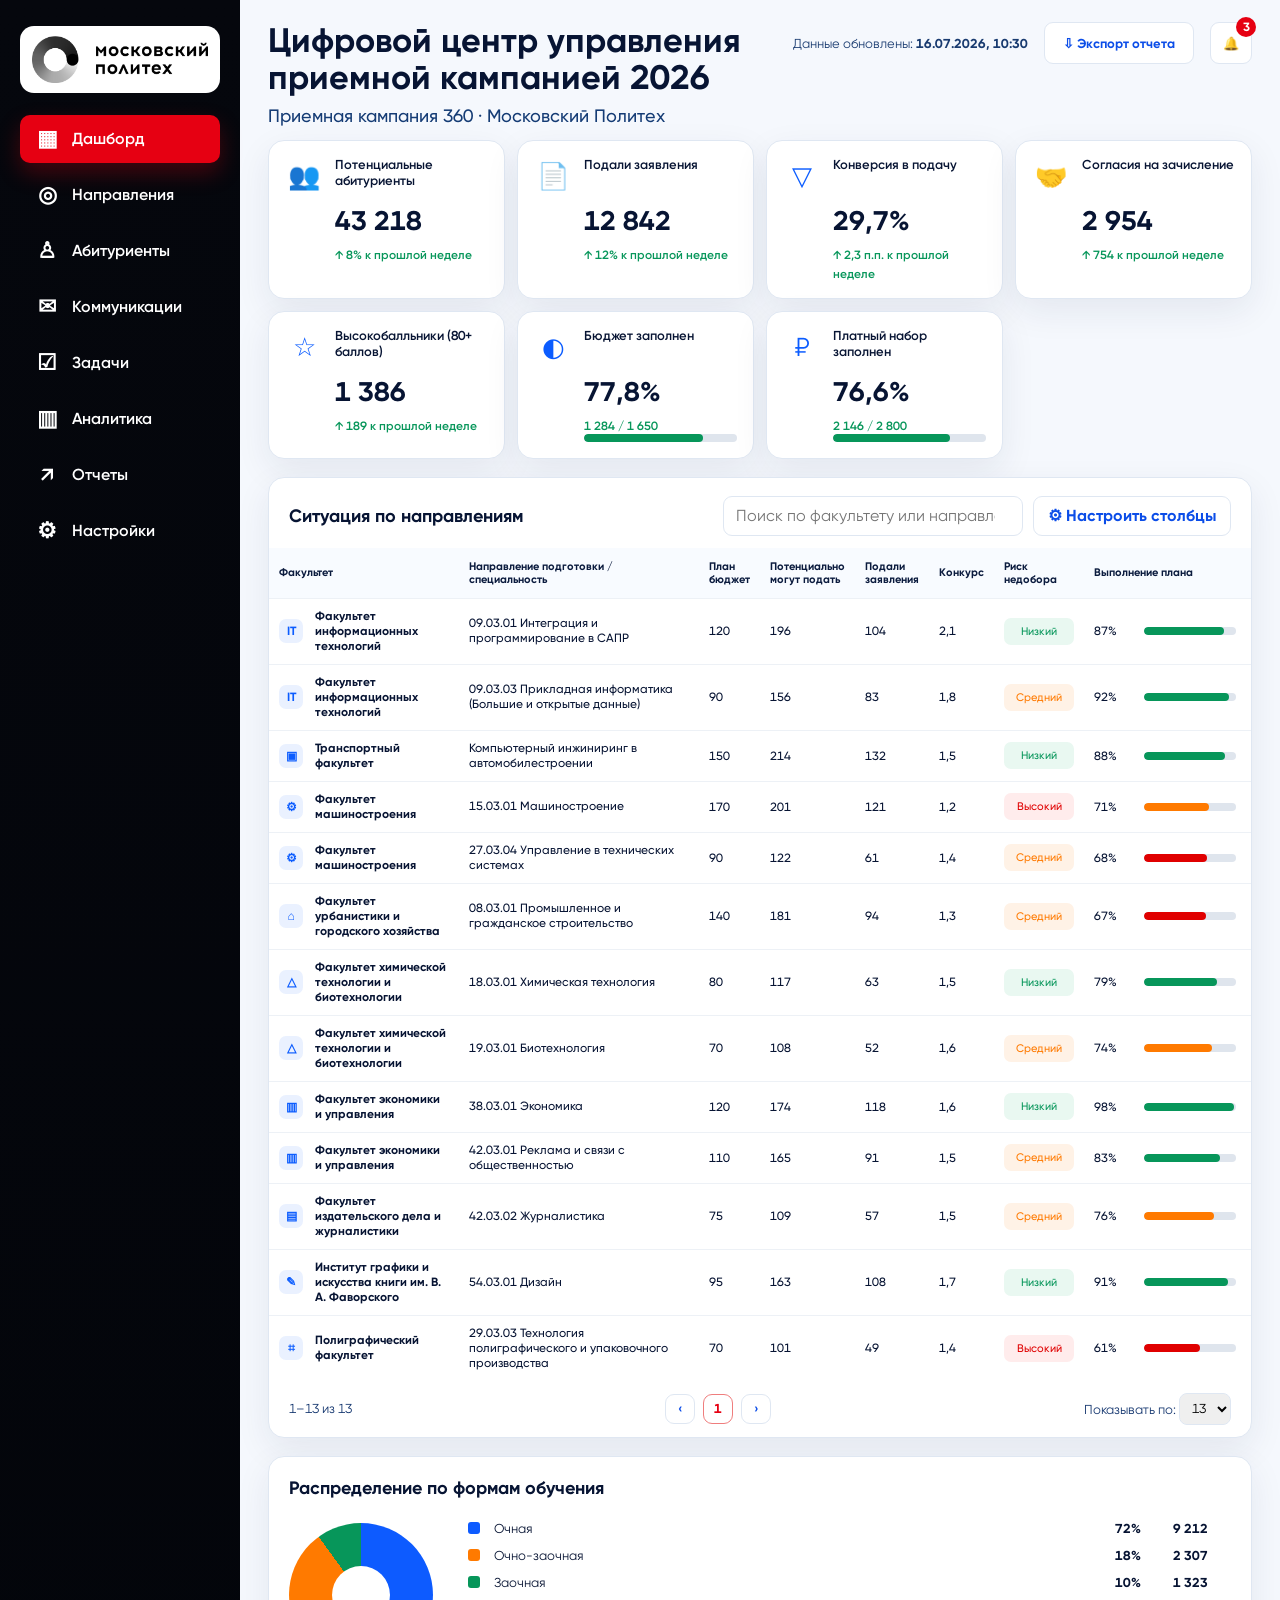
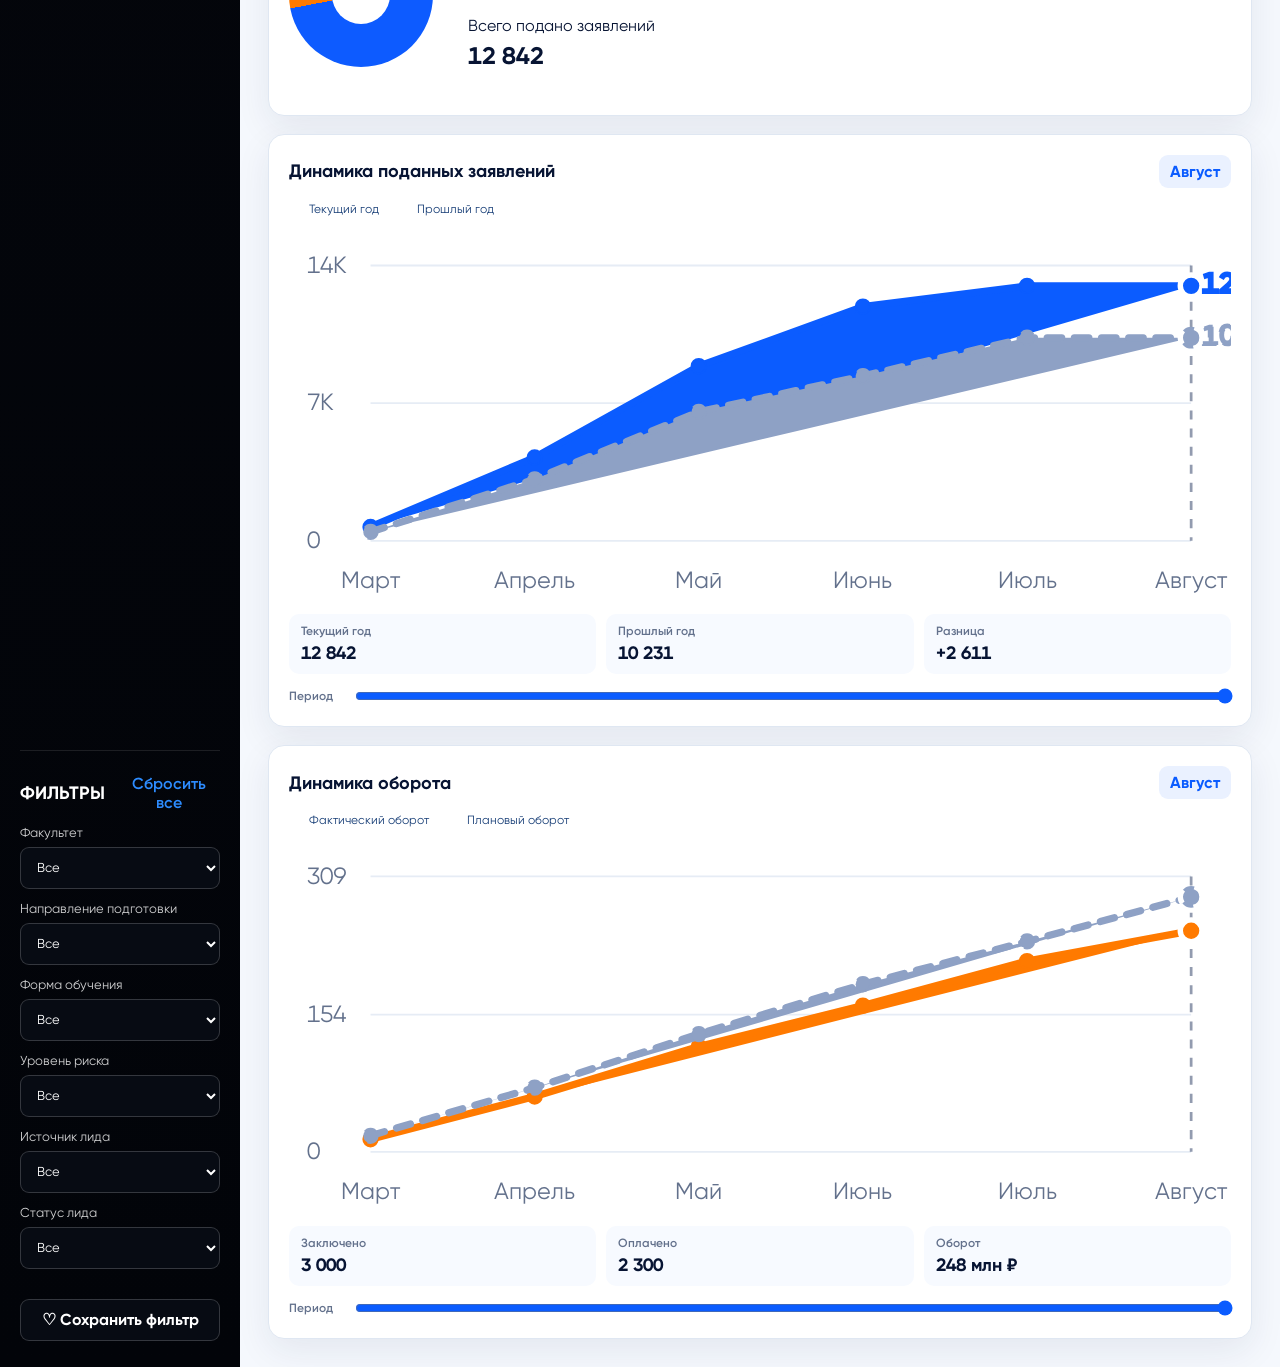
==== outputs/dashboard-v1/index.html @ 75187788 "Добавлены версии дашборда v1 и v2" ====
<!doctype html>
<html lang="ru">
  <head>
    <meta charset="utf-8" />
    <meta name="viewport" content="width=device-width, initial-scale=1" />
    <title>Приемная кампания 360</title>
    <link rel="stylesheet" href="./src/styles.css" />
  </head>
  <body>
    <div class="app-shell">
      <aside class="sidebar" aria-label="Навигация">
        <div class="brand">
          <img src="./assets/polytech_logo_main_RGB_RUS.png" alt="Московский Политех" />
        </div>

        <nav class="main-nav" aria-label="Разделы">
          <button class="nav-item active" type="button"><span>▦</span>Дашборд</button>
          <button class="nav-item" type="button"><span>◎</span>Направления</button>
          <button class="nav-item" type="button"><span>♙</span>Абитуриенты</button>
          <button class="nav-item" type="button"><span>✉</span>Коммуникации</button>
          <button class="nav-item" type="button"><span>☑</span>Задачи</button>
          <button class="nav-item" type="button"><span>▥</span>Аналитика</button>
          <button class="nav-item" type="button"><span>↗</span>Отчеты</button>
          <button class="nav-item" type="button"><span>⚙</span>Настройки</button>
        </nav>

        <section class="filters" aria-label="Фильтры">
          <div class="filters-head">
            <h2>Фильтры</h2>
            <button id="resetFilters" type="button">Сбросить все</button>
          </div>

          <label>
            Факультет
            <select id="facultyFilter"></select>
          </label>
          <label>
            Направление подготовки
            <select id="programFilter"></select>
          </label>
          <label>
            Форма обучения
            <select id="formFilter"></select>
          </label>
          <label>
            Уровень риска
            <select id="riskFilter"></select>
          </label>
          <label>
            Источник лида
            <select id="sourceFilter"></select>
          </label>
          <label>
            Статус лида
            <select id="statusFilter"></select>
          </label>
        </section>

        <button class="save-filter" type="button">♡ Сохранить фильтр</button>
      </aside>

      <main class="workspace">
        <header class="topbar">
          <div>
            <h1>Цифровой центр управления приемной кампанией 2026</h1>
            <p>Приемная кампания 360 · Московский Политех</p>
          </div>
          <div class="topbar-actions">
            <span>Данные обновлены: <strong>16.07.2026, 10:30</strong></span>
            <button id="exportReport" class="ghost-button" type="button">⇩ Экспорт отчета</button>
            <button class="bell-button" type="button" aria-label="Уведомления">🔔<b>3</b></button>
          </div>
        </header>

        <section id="metrics" class="metrics" aria-label="Ключевые показатели"></section>

        <section class="main-grid">
          <section class="table-card" aria-labelledby="tableTitle">
            <div class="section-head">
              <h2 id="tableTitle">Ситуация по направлениям</h2>
              <div class="table-tools">
                <input id="searchInput" type="search" placeholder="Поиск по факультету или направлению" />
                <button id="toggleColumns" type="button">⚙ Настроить столбцы</button>
              </div>
            </div>
            <div id="columnPanel" class="column-panel hidden" aria-label="Настройка столбцов"></div>
            <div class="table-wrap">
              <table>
                <thead>
                  <tr>
                    <th>Факультет</th>
                    <th>Направление подготовки / специальность</th>
                    <th data-col="plan">План бюджет</th>
                    <th data-col="potential">Потенциально могут подать</th>
                    <th data-col="submitted">Подали заявления</th>
                    <th data-col="contest">Конкурс</th>
                    <th data-col="risk">Риск недобора</th>
                    <th data-col="progress">Выполнение плана</th>
                    <th data-col="action">Следующее действие</th>
                  </tr>
                </thead>
                <tbody id="programRows"></tbody>
              </table>
            </div>
            <div class="table-footer">
              <span id="tableCount"></span>
              <div class="pager" aria-label="Пагинация">
                <button type="button">‹</button>
                <button class="active" type="button">1</button>
                <button type="button">›</button>
              </div>
              <label>
                Показывать по:
                <select id="pageSize">
                  <option>10</option>
                  <option selected>13</option>
                  <option>25</option>
                </select>
              </label>
            </div>
          </section>

          <aside class="recommendations" aria-labelledby="recTitle">
            <h2 id="recTitle">Рекомендации ИИ</h2>
            <div id="recommendations"></div>
            <button id="showAllRecommendations" class="link-button" type="button">Смотреть все рекомендации →</button>
          </aside>
        </section>

        <section class="charts">
          <article class="chart-card">
            <h2>Распределение по формам обучения</h2>
            <div class="donut-layout">
              <div id="formDonut" class="donut" role="img" aria-label="Распределение заявлений по формам обучения"></div>
              <div id="formLegend" class="legend"></div>
            </div>
          </article>

          <article class="chart-card">
            <div class="chart-head">
              <h2>Динамика поданных заявлений</h2>
              <span id="applicationsSelectedLabel"></span>
            </div>
            <div id="applicationsChart" class="line-chart"></div>
            <div id="applicationsSummary" class="chart-summary"></div>
            <label class="chart-range">
              <span>Период</span>
              <input id="applicationsRange" type="range" min="0" max="5" value="5" />
            </label>
          </article>

          <article class="chart-card payment-card">
            <div class="chart-head">
              <h2>Динамика оборота</h2>
              <span id="paymentsSelectedLabel"></span>
            </div>
            <div id="paymentsChart" class="line-chart"></div>
            <div id="paymentsSummary" class="chart-summary"></div>
            <label class="chart-range">
              <span>Период</span>
              <input id="paymentsRange" type="range" min="0" max="5" value="5" />
            </label>
          </article>
        </section>
      </main>
    </div>

    <script src="./src/data.js"></script>
    <script src="./src/app.js"></script>
  </body>
</html>
---- outputs/dashboard-v1/src/styles.css ----
:root {
  --font-main: "Gilroy", "Segoe UI", Arial, sans-serif;
  color-scheme: light;
  --bg: #f5f8fd;
  --surface: #ffffff;
  --surface-soft: #f7faff;
  --ink: #071433;
  --muted: #63718c;
  --line: #dfe7f2;
  --blue: #0b5cff;
  --blue-soft: #eaf1ff;
  --green: #07965a;
  --green-soft: #e9f8f1;
  --orange: #ff7a00;
  --orange-soft: #fff2e6;
  --red: #e00000;
  --red-soft: #ffecec;
  --violet: #6236ff;
  --shadow: 0 12px 35px rgba(21, 41, 77, 0.08);
  font-family: var(--font-main);
  font-variant-numeric: tabular-nums;
}

@font-face {
  font-family: "Gilroy";
  src: url("../assets/fonts/Gilroy-Regular.otf") format("opentype");
  font-weight: 400;
  font-style: normal;
  font-display: swap;
}

@font-face {
  font-family: "Gilroy";
  src: url("../assets/fonts/Gilroy-Medium.otf") format("opentype");
  font-weight: 500;
  font-style: normal;
  font-display: swap;
}

@font-face {
  font-family: "Gilroy";
  src: url("../assets/fonts/Gilroy-SemiBold.otf") format("opentype");
  font-weight: 600;
  font-style: normal;
  font-display: swap;
}

@font-face {
  font-family: "Gilroy";
  src: url("../assets/fonts/Gilroy-Bold.otf") format("opentype");
  font-weight: 700;
  font-style: normal;
  font-display: swap;
}

* {
  box-sizing: border-box;
}

body {
  margin: 0;
  min-width: 1180px;
  color: var(--ink);
  background: var(--bg);
  font-family: var(--font-main);
}

button,
input,
select {
  font: inherit;
}

button {
  cursor: pointer;
}

.app-shell {
  display: grid;
  grid-template-columns: 280px minmax(980px, 1fr);
  min-height: 100vh;
}

.sidebar {
  display: flex;
  flex-direction: column;
  gap: 22px;
  padding: 26px 20px;
  color: #ffffff;
  background: linear-gradient(180deg, #05070d 0%, #020409 100%);
}

.brand {
  display: grid;
  align-items: center;
  min-height: 66px;
}

.brand img {
  display: block;
  width: 214px;
  max-width: 100%;
  padding: 10px 12px;
  border-radius: 14px;
  background: #ffffff;
}

.main-nav {
  display: grid;
  gap: 8px;
}

.nav-item {
  display: flex;
  align-items: center;
  gap: 14px;
  width: 100%;
  min-height: 48px;
  padding: 0 16px;
  border: 0;
  border-radius: 10px;
  color: #ffffff;
  background: transparent;
  text-align: left;
  font-weight: 600;
}

.nav-item span {
  width: 22px;
  text-align: center;
  font-size: 22px;
}

.nav-item.active {
  background: #e60012;
  box-shadow: 0 10px 22px rgba(230, 0, 18, 0.28);
}

.filters {
  display: grid;
  gap: 12px;
  margin-top: auto;
  padding-top: 22px;
  border-top: 1px solid rgba(255, 255, 255, 0.1);
}

.filters-head {
  display: flex;
  align-items: center;
  justify-content: space-between;
  gap: 12px;
}

.filters h2 {
  margin: 0;
  font-size: 18px;
  text-transform: uppercase;
}

.filters button {
  border: 0;
  color: #2d8cff;
  background: transparent;
  font-weight: 600;
}

.filters label {
  display: grid;
  gap: 7px;
  color: rgba(255, 255, 255, 0.82);
  font-size: 13px;
}

.filters select,
.save-filter {
  width: 100%;
  height: 42px;
  border: 1px solid rgba(255, 255, 255, 0.18);
  border-radius: 9px;
  color: #ffffff;
  background: #070b13;
  padding: 0 12px;
}

.save-filter {
  margin-top: 8px;
  font-weight: 700;
}

.workspace {
  padding: 22px 28px 28px;
}

.topbar {
  display: flex;
  align-items: flex-start;
  justify-content: space-between;
  gap: 28px;
  margin-bottom: 14px;
}

.topbar h1 {
  margin: 0 0 8px;
  font-size: 34px;
  line-height: 1.1;
  letter-spacing: 0;
  font-weight: 700;
}

.topbar p {
  margin: 0;
  color: #153c75;
  font-size: 18px;
  font-weight: 500;
}

.topbar-actions {
  display: flex;
  align-items: center;
  gap: 16px;
  color: #193b70;
  font-size: 13px;
  white-space: nowrap;
}

.ghost-button,
.bell-button,
.table-tools button,
.pager button,
.link-button {
  border: 1px solid var(--line);
  border-radius: 9px;
  color: #0b4de8;
  background: var(--surface);
  font-weight: 700;
}

.ghost-button {
  height: 42px;
  padding: 0 18px;
}

.bell-button {
  position: relative;
  width: 42px;
  height: 42px;
}

.bell-button b {
  position: absolute;
  top: -6px;
  right: -5px;
  display: grid;
  place-items: center;
  width: 20px;
  height: 20px;
  border-radius: 50%;
  color: #ffffff;
  background: #e60012;
  font-size: 12px;
}

.metrics {
  display: grid;
  grid-template-columns: repeat(7, minmax(0, 1fr));
  gap: 12px;
  margin-bottom: 18px;
}

.metric-card,
.table-card,
.recommendations,
.chart-card {
  border: 1px solid var(--line);
  border-radius: 16px;
  background: var(--surface);
  box-shadow: var(--shadow);
}

.metric-card {
  display: grid;
  grid-template-columns: 40px 1fr;
  gap: 10px;
  min-height: 128px;
  padding: 16px;
}

.metric-icon {
  display: grid;
  place-items: center;
  width: 38px;
  height: 38px;
  color: var(--blue);
  font-size: 26px;
}

.metric-card p {
  min-height: 38px;
  margin: 0 0 12px;
  font-size: 13px;
  font-weight: 600;
  line-height: 1.25;
}

.metric-card strong {
  display: block;
  margin-bottom: 10px;
  font-size: 27px;
  line-height: 1;
  font-weight: 700;
  white-space: nowrap;
}

.metric-card span {
  color: var(--green);
  font-size: 12px;
  font-weight: 600;
}

.mini-progress,
.progress-track {
  height: 8px;
  overflow: hidden;
  border-radius: 20px;
  background: #dfe5ed;
}

.mini-progress i,
.progress-track i {
  display: block;
  height: 100%;
  border-radius: inherit;
  background: var(--green);
}

.main-grid {
  display: grid;
  grid-template-columns: minmax(0, 1fr) 360px;
  gap: 18px;
}

.table-card {
  overflow: hidden;
}

.section-head {
  display: flex;
  align-items: center;
  justify-content: space-between;
  gap: 14px;
  padding: 18px 20px 12px;
}

.section-head h2,
.recommendations h2,
.chart-card h2 {
  margin: 0;
  font-size: 18px;
}

.table-tools {
  display: flex;
  gap: 10px;
}

.table-tools input {
  width: 300px;
  height: 40px;
  border: 1px solid var(--line);
  border-radius: 9px;
  padding: 0 12px;
}

.table-tools button {
  height: 40px;
  padding: 0 14px;
}

.column-panel {
  display: flex;
  flex-wrap: wrap;
  gap: 14px;
  padding: 0 20px 12px;
  color: var(--muted);
  font-size: 13px;
}

.column-panel.hidden,
.hidden-col {
  display: none;
}

.table-wrap {
  overflow-x: auto;
}

table {
  width: 100%;
  border-collapse: collapse;
  font-size: 12px;
}

th {
  padding: 12px 10px;
  color: #0b1b3e;
  background: #f8fbff;
  text-align: left;
  font-size: 11px;
}

td {
  padding: 10px;
  border-top: 1px solid #edf1f6;
  vertical-align: middle;
  font-weight: 500;
}

.faculty-cell {
  display: grid;
  grid-template-columns: 28px 1fr;
  gap: 8px;
  align-items: center;
  min-width: 170px;
}

.faculty-cell span {
  display: grid;
  place-items: center;
  width: 24px;
  height: 24px;
  border-radius: 7px;
  color: var(--blue);
  background: var(--blue-soft);
  font-size: 12px;
  font-weight: 800;
}

.faculty-cell b,
.program-name {
  line-height: 1.25;
}

.program-name {
  min-width: 240px;
}

.risk {
  display: inline-block;
  min-width: 70px;
  padding: 7px 8px;
  border-radius: 7px;
  text-align: center;
  font-size: 11px;
}

.risk-low {
  color: var(--green);
  background: var(--green-soft);
}

.risk-medium {
  color: var(--orange);
  background: var(--orange-soft);
}

.risk-high {
  color: var(--red);
  background: var(--red-soft);
}

.progress-cell {
  display: grid;
  grid-template-columns: 42px 92px;
  align-items: center;
  gap: 8px;
}

.progress-track .good {
  background: var(--green);
}

.progress-track .warning {
  background: var(--orange);
}

.progress-track .danger {
  background: var(--red);
}

.action-icon {
  margin-right: 8px;
  color: var(--blue);
}

.table-footer {
  display: flex;
  align-items: center;
  justify-content: space-between;
  padding: 12px 20px;
  color: #14366f;
  font-size: 13px;
}

.pager {
  display: flex;
  gap: 8px;
}

.pager button {
  width: 30px;
  height: 30px;
}

.pager .active {
  border-color: #ef7d7d;
  color: #e60012;
}

.table-footer select {
  height: 32px;
  border: 1px solid var(--line);
  border-radius: 8px;
  padding: 0 8px;
}

.recommendations {
  padding: 22px;
}

.recommendations h2 {
  margin-bottom: 20px;
}

.rec-item {
  display: grid;
  grid-template-columns: 34px 1fr 70px;
  gap: 14px;
  align-items: center;
  padding: 17px 0;
  border-bottom: 1px solid #edf1f6;
}

.rec-number {
  display: grid;
  place-items: center;
  width: 30px;
  height: 30px;
  border-radius: 50%;
  color: #ffffff;
  background: var(--blue);
  font-weight: 800;
}

.rec-item.green .rec-number {
  background: var(--green);
}

.rec-item.orange .rec-number {
  background: var(--orange);
}

.rec-item.red .rec-number {
  background: var(--red);
}

.rec-item.violet .rec-number {
  background: var(--violet);
}

.rec-item p {
  margin: 0;
  line-height: 1.4;
  font-weight: 700;
}

.rec-item strong {
  display: grid;
  place-items: center;
  min-height: 58px;
  border-radius: 10px;
  color: var(--blue);
  background: var(--blue-soft);
  font-size: 22px;
}

.rec-item.green strong {
  color: var(--green);
  background: var(--green-soft);
}

.rec-item.orange strong {
  color: var(--orange);
  background: var(--orange-soft);
}

.rec-item.red strong {
  color: var(--red);
  background: var(--red-soft);
}

.rec-item.violet strong {
  color: var(--violet);
  background: #f1edff;
}

.rec-item small {
  font-size: 12px;
}

.link-button {
  margin-top: 22px;
  border: 0;
  color: var(--blue);
  background: transparent;
  font-size: 15px;
}

.charts {
  display: grid;
  grid-template-columns: 1fr 1.25fr 1.55fr;
  gap: 18px;
  margin-top: 18px;
}

.chart-card {
  min-height: 260px;
  padding: 20px;
}

.donut-layout {
  display: grid;
  grid-template-columns: 155px 1fr;
  gap: 24px;
  align-items: center;
  margin-top: 22px;
}

.donut {
  width: 144px;
  height: 144px;
  border-radius: 50%;
  position: relative;
}

.donut::after {
  content: "";
  position: absolute;
  inset: 43px;
  border-radius: 50%;
  background: var(--surface);
}

.legend {
  display: grid;
  gap: 12px;
}

.legend div {
  display: grid;
  grid-template-columns: 16px 1fr 48px 58px;
  gap: 10px;
  align-items: center;
  font-size: 13px;
}

.legend i,
.chart-legend i {
  display: block;
  width: 12px;
  height: 12px;
  border-radius: 3px;
}

.legend b,
.legend em {
  font-style: normal;
  font-weight: 700;
}

.legend p {
  margin: 14px 0 0;
}

.legend p strong {
  display: block;
  margin-top: 6px;
  font-size: 24px;
}

.line-chart {
  margin-top: 14px;
}

.chart-head {
  display: flex;
  align-items: center;
  justify-content: space-between;
  gap: 12px;
}

.chart-head span {
  min-width: 72px;
  padding: 7px 10px;
  border-radius: 9px;
  color: var(--blue);
  background: var(--blue-soft);
  text-align: center;
  font-weight: 700;
}

.chart-legend {
  display: flex;
  flex-wrap: wrap;
  gap: 18px;
  margin-bottom: 6px;
  color: #153c75;
  font-size: 12px;
}

.chart-legend span {
  display: inline-flex;
  align-items: center;
  gap: 8px;
}

.chart-legend .current,
svg .current {
  color: var(--blue);
  stroke: var(--blue);
  fill: var(--blue);
}

.chart-legend .previous,
svg .previous {
  color: #8ea1c5;
  stroke: #8ea1c5;
  fill: #8ea1c5;
}

.chart-legend .agreements,
svg .agreements {
  color: var(--green);
  stroke: var(--green);
  fill: var(--green);
}

.chart-legend .paid,
svg .paid {
  color: var(--blue);
  stroke: var(--blue);
  fill: var(--blue);
}

.chart-legend .turnover,
svg .turnover {
  color: var(--orange);
  stroke: var(--orange);
  fill: var(--orange);
}

svg {
  width: 100%;
  height: auto;
}

svg path {
  fill: none;
  stroke-width: 4;
  stroke-linecap: round;
  stroke-linejoin: round;
}

svg .previous {
  stroke-dasharray: 8 7;
}

svg .grid line {
  stroke: #e6ecf5;
  stroke-width: 1;
}

svg .active-month-line {
  stroke: #10234f;
  stroke-width: 1.5;
  stroke-dasharray: 5 5;
  opacity: 0.45;
}

svg .hit-area {
  fill: transparent;
  stroke: transparent;
  cursor: pointer;
}

svg .chart-point-hit {
  cursor: pointer;
}

svg .active-point {
  stroke: #ffffff;
  stroke-width: 3;
}

svg text {
  fill: #63718c;
  font-size: 13px;
}

svg .x-label {
  text-anchor: middle;
}

svg .direct-label {
  font-size: 16px;
  font-weight: 700;
}

.payment-card {
  display: block;
}

.chart-summary {
  display: grid;
  grid-template-columns: repeat(3, minmax(0, 1fr));
  gap: 10px;
  margin-top: 8px;
}

.chart-summary div {
  padding: 10px 12px;
  border-radius: 10px;
  background: var(--surface-soft);
}

.chart-summary span {
  display: block;
  margin-bottom: 4px;
  color: var(--muted);
  font-size: 12px;
  font-weight: 600;
}

.chart-summary strong {
  display: block;
  color: var(--ink);
  font-size: 18px;
  font-weight: 700;
}

.chart-range {
  display: grid;
  grid-template-columns: 54px 1fr;
  align-items: center;
  gap: 10px;
  margin-top: 12px;
  color: var(--muted);
  font-size: 12px;
  font-weight: 600;
}

.chart-range input {
  width: 100%;
  accent-color: var(--blue);
}

.payment-summary p {
  margin: 0;
  font-size: 13px;
}

.payment-summary strong {
  display: block;
  margin-top: 6px;
  color: var(--green);
  font-size: 22px;
}

.payment-summary p:nth-child(2) strong {
  color: var(--blue);
}

.payment-summary p:nth-child(3) strong {
  color: var(--ink);
}

@media (max-width: 1380px) {
  body {
    min-width: 1024px;
  }

  .app-shell {
    grid-template-columns: 240px minmax(780px, 1fr);
  }

  .metrics {
    grid-template-columns: repeat(4, minmax(0, 1fr));
  }

  .main-grid,
  .charts {
    grid-template-columns: 1fr;
  }

  .recommendations {
    display: none;
  }
}
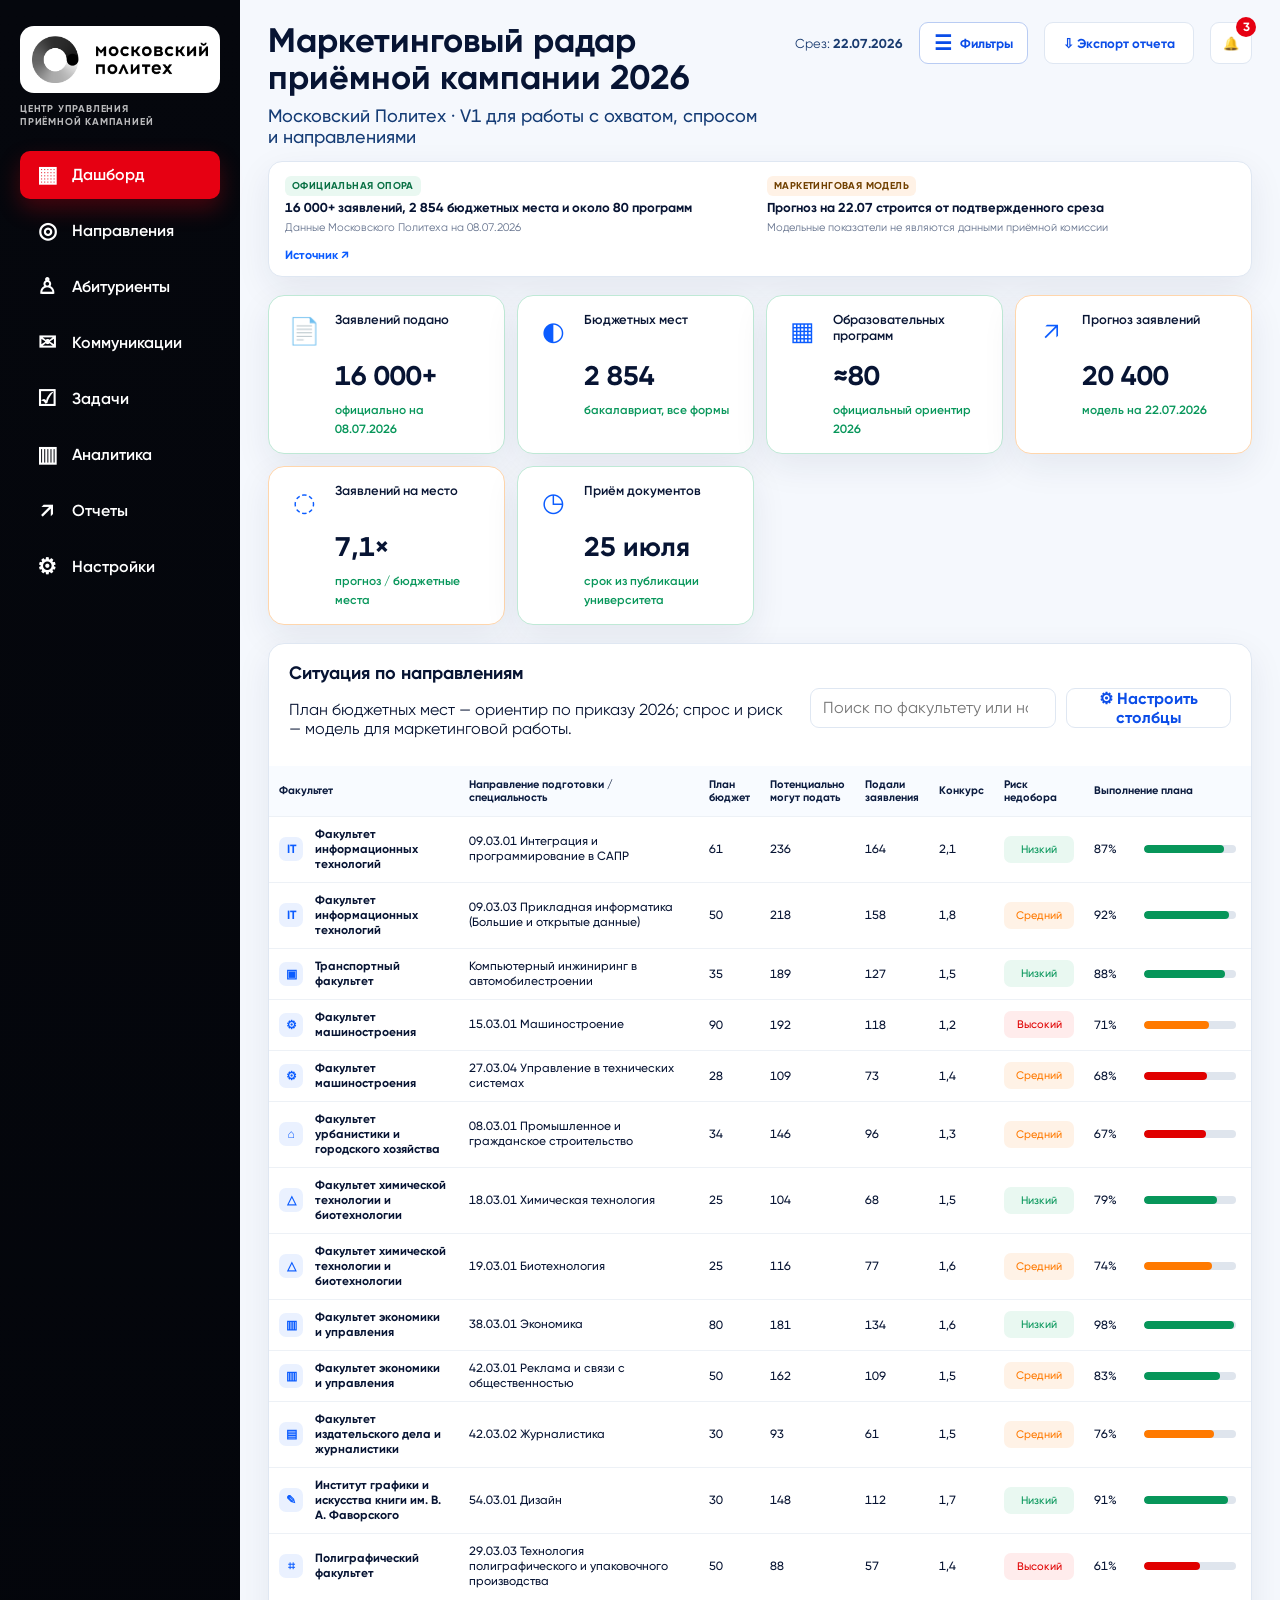
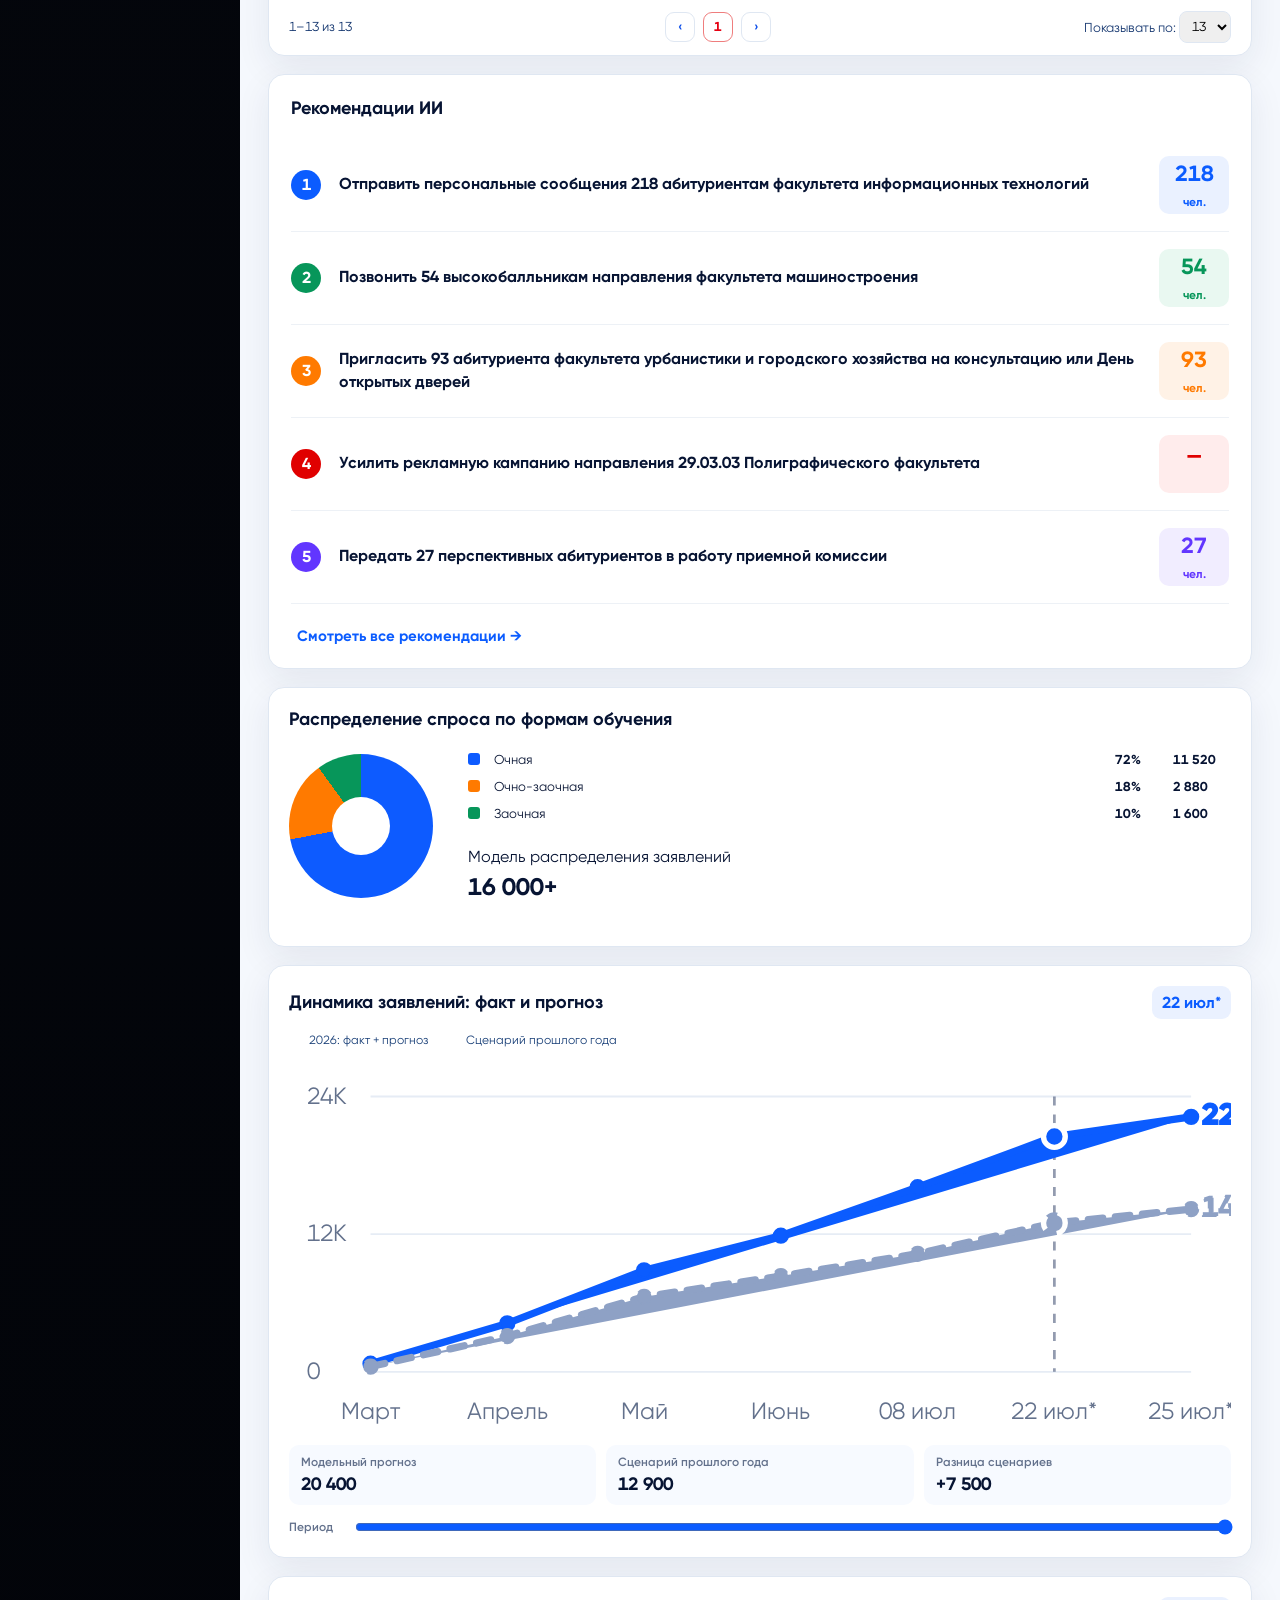
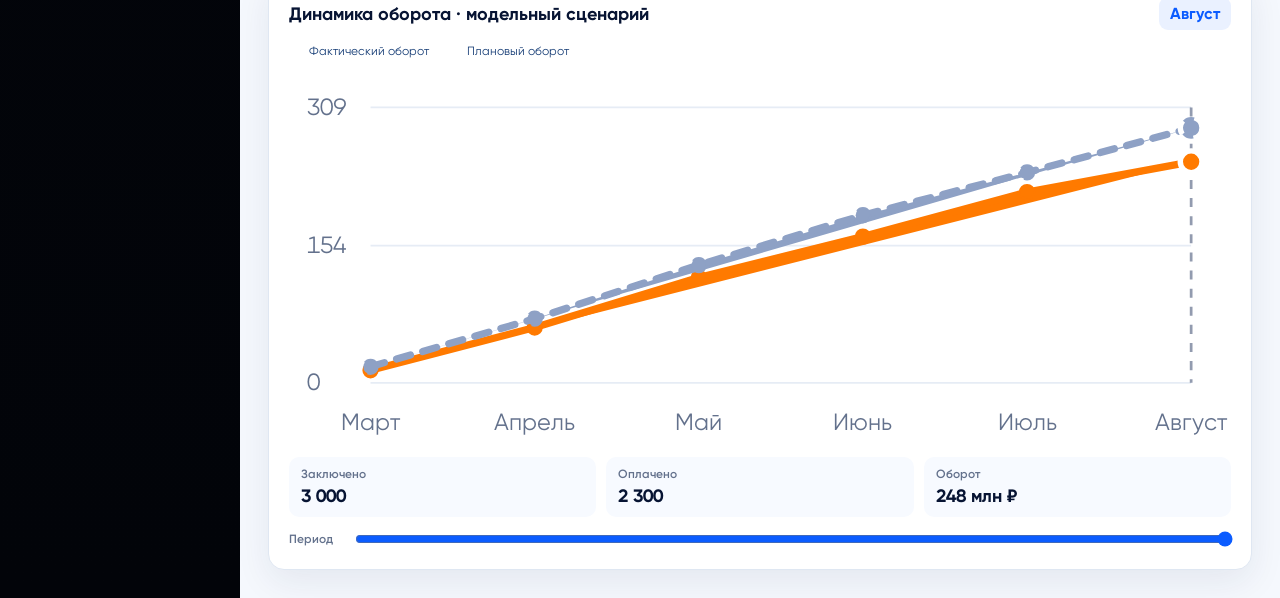
==== commit ff710e24: "Обновлён dashboard v1 для маркетинговой работы" ====
--- a/outputs/dashboard-v1/index.html
+++ b/outputs/dashboard-v1/index.html
@@ -11,6 +11,7 @@
       <aside class="sidebar" aria-label="Навигация">
         <div class="brand">
           <img src="./assets/polytech_logo_main_RGB_RUS.png" alt="Московский Политех" />
+          <span>Центр управления<br />приёмной кампанией</span>
         </div>
 
         <nav class="main-nav" aria-label="Разделы">
@@ -24,9 +25,42 @@
           <button class="nav-item" type="button"><span>⚙</span>Настройки</button>
         </nav>
 
-        <section class="filters" aria-label="Фильтры">
+      </aside>
+
+      <main class="workspace">
+        <header class="topbar">
+          <div>
+            <h1>Маркетинговый радар приёмной кампании 2026</h1>
+            <p>Московский Политех · V1 для работы с охватом, спросом и направлениями</p>
+          </div>
+          <div class="topbar-actions">
+            <span>Срез: <strong>22.07.2026</strong></span>
+            <button id="toggleFilters" class="filter-button" type="button" aria-expanded="false" aria-controls="filtersPanel"><span aria-hidden="true">☰</span> Фильтры</button>
+            <button id="exportReport" class="ghost-button" type="button">⇩ Экспорт отчета</button>
+            <button class="bell-button" type="button" aria-label="Уведомления">🔔<b>3</b></button>
+          </div>
+        </header>
+
+        <section class="data-context" aria-label="Статус данных">
+          <div>
+            <span class="data-badge official">Официальная опора</span>
+            <strong>16 000+ заявлений, 2 854 бюджетных места и около 80 программ</strong>
+            <small>Данные Московского Политеха на 08.07.2026</small>
+          </div>
+          <div>
+            <span class="data-badge model">Маркетинговая модель</span>
+            <strong>Прогноз на 22.07 строится от подтвержденного среза</strong>
+            <small>Модельные показатели не являются данными приёмной комиссии</small>
+          </div>
+          <a href="https://mospolytech.ru/news/abiturienty-vybirayut-moskovskiy-politekh-bolee-16-000-postupayushchikh-uzhe-podali-zayavleniya/" target="_blank" rel="noreferrer">Источник ↗</a>
+        </section>
+
+        <section id="filtersPanel" class="filters filters-main hidden" aria-label="Фильтры направлений">
           <div class="filters-head">
-            <h2>Фильтры</h2>
+            <div>
+              <h2>Фильтры направлений</h2>
+              <p>Применяются к таблице и выгрузке</p>
+            </div>
             <button id="resetFilters" type="button">Сбросить все</button>
           </div>
 
@@ -56,28 +90,15 @@
           </label>
         </section>
 
-        <button class="save-filter" type="button">♡ Сохранить фильтр</button>
-      </aside>
-
-      <main class="workspace">
-        <header class="topbar">
-          <div>
-            <h1>Цифровой центр управления приемной кампанией 2026</h1>
-            <p>Приемная кампания 360 · Московский Политех</p>
-          </div>
-          <div class="topbar-actions">
-            <span>Данные обновлены: <strong>16.07.2026, 10:30</strong></span>
-            <button id="exportReport" class="ghost-button" type="button">⇩ Экспорт отчета</button>
-            <button class="bell-button" type="button" aria-label="Уведомления">🔔<b>3</b></button>
-          </div>
-        </header>
-
         <section id="metrics" class="metrics" aria-label="Ключевые показатели"></section>
 
         <section class="main-grid">
           <section class="table-card" aria-labelledby="tableTitle">
             <div class="section-head">
-              <h2 id="tableTitle">Ситуация по направлениям</h2>
+              <div>
+                <h2 id="tableTitle">Ситуация по направлениям</h2>
+                <p>План бюджетных мест — ориентир по приказу 2026; спрос и риск — модель для маркетинговой работы.</p>
+              </div>
               <div class="table-tools">
                 <input id="searchInput" type="search" placeholder="Поиск по факультету или направлению" />
                 <button id="toggleColumns" type="button">⚙ Настроить столбцы</button>
@@ -129,7 +150,7 @@
 
         <section class="charts">
           <article class="chart-card">
-            <h2>Распределение по формам обучения</h2>
+            <h2>Распределение спроса по формам обучения</h2>
             <div class="donut-layout">
               <div id="formDonut" class="donut" role="img" aria-label="Распределение заявлений по формам обучения"></div>
               <div id="formLegend" class="legend"></div>
@@ -138,7 +159,7 @@
 
           <article class="chart-card">
             <div class="chart-head">
-              <h2>Динамика поданных заявлений</h2>
+              <h2>Динамика заявлений: факт и прогноз</h2>
               <span id="applicationsSelectedLabel"></span>
             </div>
             <div id="applicationsChart" class="line-chart"></div>
@@ -151,7 +172,7 @@
 
           <article class="chart-card payment-card">
             <div class="chart-head">
-              <h2>Динамика оборота</h2>
+              <h2>Динамика оборота · модельный сценарий</h2>
               <span id="paymentsSelectedLabel"></span>
             </div>
             <div id="paymentsChart" class="line-chart"></div>
--- a/outputs/dashboard-v1/src/styles.css
+++ b/outputs/dashboard-v1/src/styles.css
@@ -905,3 +905,342 @@
     display: none;
   }
 }
+
+/* Marketing view: filters are available on demand instead of taking permanent space. */
+.brand {
+  gap: 10px;
+}
+
+.brand span {
+  display: block;
+  color: rgba(255, 255, 255, 0.72);
+  font-size: 10px;
+  font-weight: 700;
+  letter-spacing: 0.08em;
+  line-height: 1.3;
+  text-transform: uppercase;
+}
+
+.workspace {
+  position: relative;
+}
+
+.filter-button {
+  display: inline-flex;
+  align-items: center;
+  gap: 8px;
+  height: 42px;
+  padding: 0 14px;
+  border: 1px solid #b9ccf3;
+  border-radius: 9px;
+  color: #0b4de8;
+  background: #ffffff;
+  font-weight: 700;
+}
+
+.filter-button span {
+  font-size: 20px;
+  line-height: 1;
+}
+
+.data-context {
+  display: grid;
+  grid-template-columns: minmax(0, 1fr) minmax(0, 1fr) auto;
+  gap: 14px;
+  align-items: center;
+  margin-bottom: 18px;
+  padding: 14px 16px;
+  border: 1px solid var(--line);
+  border-radius: 14px;
+  background: #ffffff;
+  box-shadow: var(--shadow);
+}
+
+.data-context > div {
+  display: grid;
+  gap: 4px;
+}
+
+.data-context strong {
+  font-size: 13px;
+  line-height: 1.3;
+}
+
+.data-context small {
+  color: var(--muted);
+  font-size: 11px;
+}
+
+.data-context a {
+  color: var(--blue);
+  font-size: 12px;
+  font-weight: 700;
+  text-decoration: none;
+  white-space: nowrap;
+}
+
+.data-badge {
+  width: fit-content;
+  padding: 4px 7px;
+  border-radius: 6px;
+  font-size: 10px;
+  font-weight: 800;
+  letter-spacing: 0.04em;
+  text-transform: uppercase;
+}
+
+.data-badge.official {
+  color: #087044;
+  background: var(--green-soft);
+}
+
+.data-badge.model {
+  color: #714000;
+  background: var(--orange-soft);
+}
+
+.workspace .filters-main {
+  position: absolute;
+  z-index: 10;
+  top: 106px;
+  right: 28px;
+  left: 28px;
+  display: grid;
+  grid-template-columns: repeat(3, minmax(0, 1fr));
+  gap: 12px;
+  margin: 0;
+  padding: 18px;
+  border: 1px solid var(--line);
+  border-radius: 16px;
+  color: var(--ink);
+  background: #ffffff;
+  box-shadow: 0 20px 50px rgba(12, 30, 64, 0.2);
+}
+
+.workspace .filters-main.hidden {
+  display: none;
+}
+
+.workspace .filters-main .filters-head {
+  grid-column: 1 / -1;
+  align-items: flex-start;
+}
+
+.workspace .filters-main h2 {
+  color: var(--ink);
+  font-size: 17px;
+}
+
+.workspace .filters-main .filters-head p {
+  margin: 4px 0 0;
+  color: var(--muted);
+  font-size: 12px;
+}
+
+.workspace .filters-main .filters-head button {
+  color: var(--blue);
+}
+
+.workspace .filters-main label {
+  color: var(--muted);
+  font-size: 12px;
+}
+
+.workspace .filters-main select {
+  height: 42px;
+  border: 1px solid var(--line);
+  color: var(--ink);
+  background: #ffffff;
+}
+
+.metric-card.official {
+  border-color: #bfe9d6;
+}
+
+.metric-card.model {
+  border-color: #ffd6ac;
+}
+
+@media (max-width: 1380px) {
+  .recommendations {
+    display: block;
+  }
+
+  .data-context {
+    grid-template-columns: 1fr 1fr;
+  }
+
+  .data-context a {
+    grid-column: 1 / -1;
+  }
+}
+
+@media (max-width: 760px) {
+  body {
+    min-width: 0;
+  }
+
+  .app-shell {
+    display: block;
+  }
+
+  .sidebar {
+    gap: 12px;
+    padding: 12px;
+  }
+
+  .brand {
+    min-height: 50px;
+  }
+
+  .brand img {
+    width: 165px;
+    padding: 7px 9px;
+  }
+
+  .brand span {
+    font-size: 8px;
+  }
+
+  .main-nav {
+    display: flex;
+    gap: 8px;
+    overflow-x: auto;
+  }
+
+  .nav-item {
+    flex: 0 0 auto;
+    width: auto;
+    min-height: 40px;
+    padding: 0 12px;
+    gap: 7px;
+    font-size: 13px;
+  }
+
+  .nav-item span {
+    width: auto;
+    font-size: 17px;
+  }
+
+  .workspace {
+    padding: 18px 12px 24px;
+  }
+
+  .topbar {
+    display: grid;
+    gap: 14px;
+  }
+
+  .topbar h1 {
+    font-size: 25px;
+  }
+
+  .topbar p {
+    font-size: 14px;
+  }
+
+  .topbar-actions {
+    flex-wrap: wrap;
+    gap: 8px;
+    white-space: normal;
+  }
+
+  .topbar-actions > span {
+    flex-basis: 100%;
+  }
+
+  .filter-button,
+  .ghost-button {
+    flex: 1;
+    justify-content: center;
+    padding: 0 10px;
+  }
+
+  .data-context {
+    grid-template-columns: 1fr;
+    gap: 12px;
+  }
+
+  .data-context a {
+    grid-column: auto;
+  }
+
+  .workspace .filters-main {
+    top: 126px;
+    right: 12px;
+    left: 12px;
+    grid-template-columns: 1fr;
+    max-height: calc(100vh - 145px);
+    overflow-y: auto;
+    padding: 16px;
+  }
+
+  .metrics {
+    grid-template-columns: repeat(2, minmax(0, 1fr));
+    gap: 8px;
+  }
+
+  .metric-card {
+    grid-template-columns: 28px 1fr;
+    min-height: 108px;
+    padding: 12px;
+  }
+
+  .metric-icon {
+    width: 28px;
+    font-size: 21px;
+  }
+
+  .metric-card p {
+    min-height: 30px;
+    margin-bottom: 7px;
+    font-size: 11px;
+  }
+
+  .metric-card strong {
+    font-size: 21px;
+  }
+
+  .section-head,
+  .table-tools {
+    display: grid;
+    gap: 10px;
+  }
+
+  .table-tools input,
+  .table-tools button {
+    width: 100%;
+  }
+
+  .table-wrap {
+    -webkit-overflow-scrolling: touch;
+  }
+
+  table {
+    min-width: 900px;
+  }
+
+  .table-footer {
+    flex-wrap: wrap;
+    gap: 10px;
+  }
+
+  .charts,
+  .main-grid {
+    gap: 14px;
+  }
+
+  .chart-card,
+  .recommendations {
+    padding: 16px;
+  }
+
+  .donut-layout {
+    grid-template-columns: 1fr;
+    justify-items: center;
+  }
+
+  .chart-summary {
+    grid-template-columns: 1fr;
+  }
+}
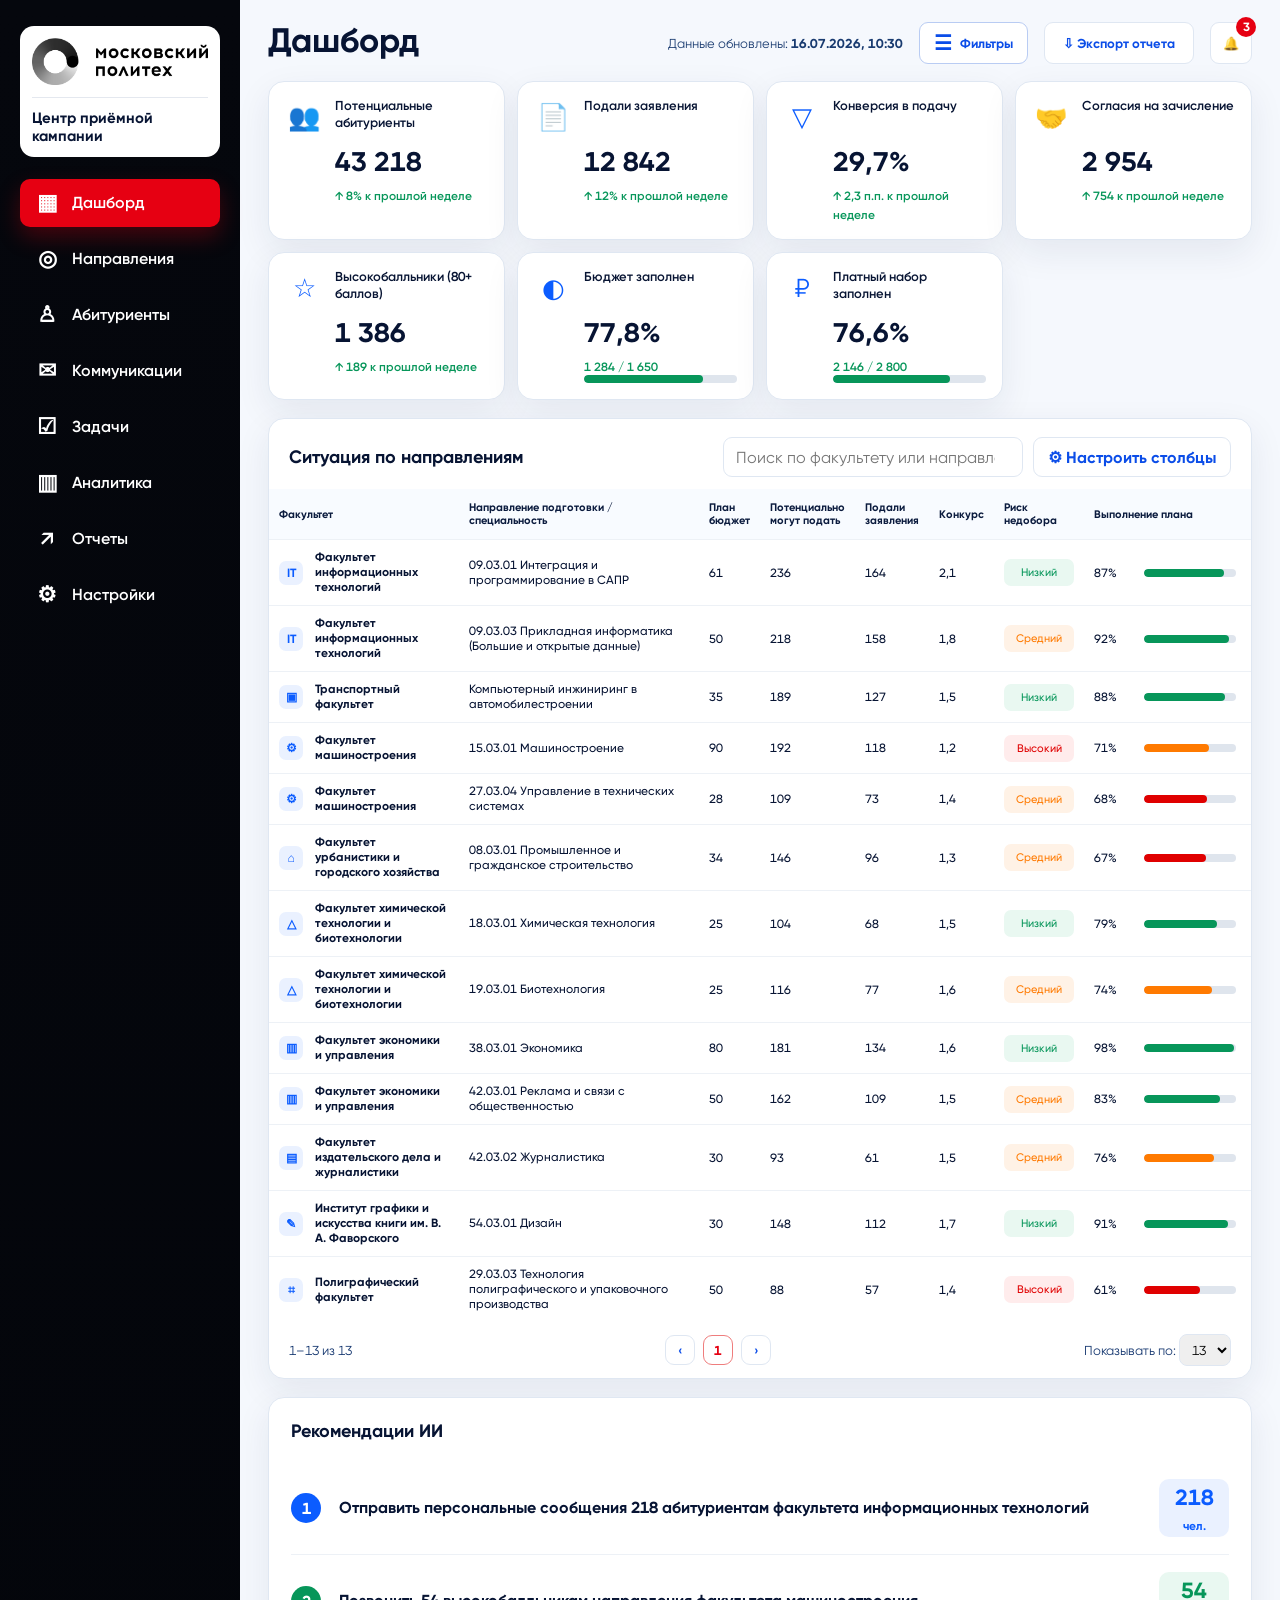
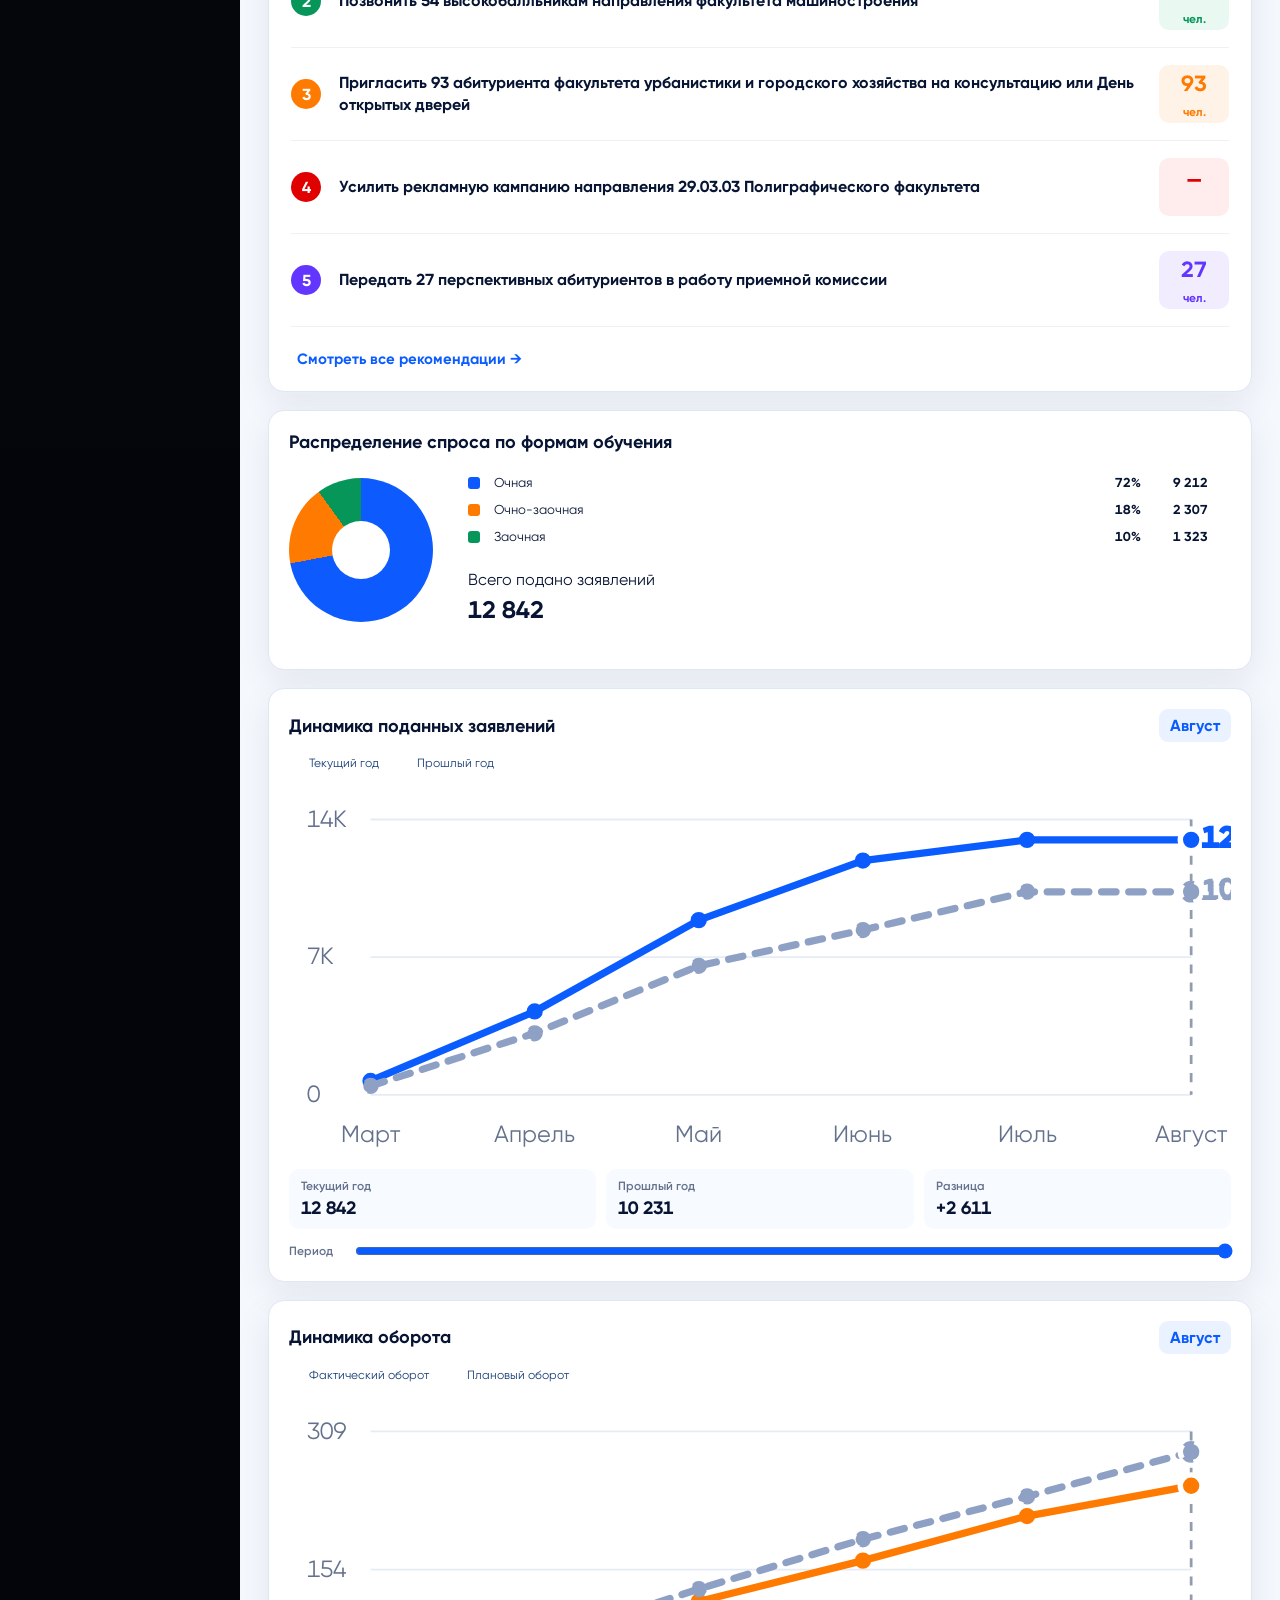
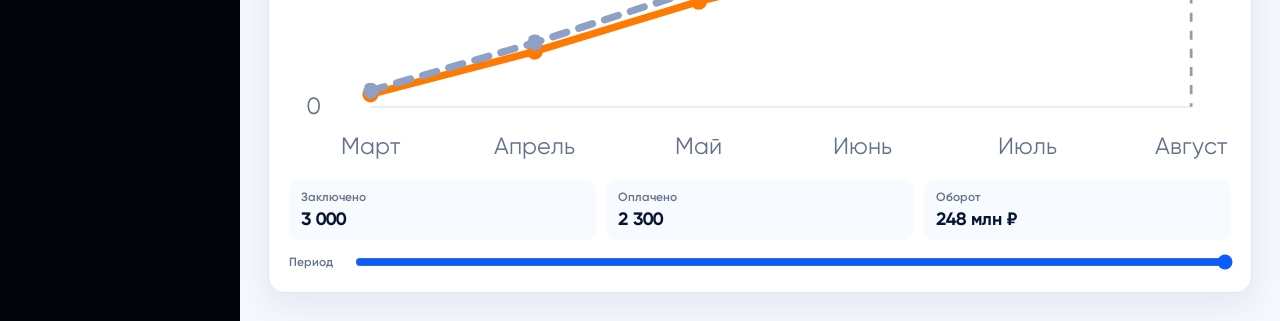
==== commit 83e2e709: "Исправлен интерфейс dashboard v1 после UX-теста" ====
--- a/outputs/dashboard-v1/index.html
+++ b/outputs/dashboard-v1/index.html
@@ -11,7 +11,7 @@
       <aside class="sidebar" aria-label="Навигация">
         <div class="brand">
           <img src="./assets/polytech_logo_main_RGB_RUS.png" alt="Московский Политех" />
-          <span>Центр управления<br />приёмной кампанией</span>
+          <span>Центр приёмной кампании</span>
         </div>
 
         <nav class="main-nav" aria-label="Разделы">
@@ -30,30 +30,15 @@
       <main class="workspace">
         <header class="topbar">
           <div>
-            <h1>Маркетинговый радар приёмной кампании 2026</h1>
-            <p>Московский Политех · V1 для работы с охватом, спросом и направлениями</p>
+            <h1>Дашборд</h1>
           </div>
           <div class="topbar-actions">
-            <span>Срез: <strong>22.07.2026</strong></span>
+            <span>Данные обновлены: <strong>16.07.2026, 10:30</strong></span>
             <button id="toggleFilters" class="filter-button" type="button" aria-expanded="false" aria-controls="filtersPanel"><span aria-hidden="true">☰</span> Фильтры</button>
             <button id="exportReport" class="ghost-button" type="button">⇩ Экспорт отчета</button>
             <button class="bell-button" type="button" aria-label="Уведомления">🔔<b>3</b></button>
           </div>
         </header>
-
-        <section class="data-context" aria-label="Статус данных">
-          <div>
-            <span class="data-badge official">Официальная опора</span>
-            <strong>16 000+ заявлений, 2 854 бюджетных места и около 80 программ</strong>
-            <small>Данные Московского Политеха на 08.07.2026</small>
-          </div>
-          <div>
-            <span class="data-badge model">Маркетинговая модель</span>
-            <strong>Прогноз на 22.07 строится от подтвержденного среза</strong>
-            <small>Модельные показатели не являются данными приёмной комиссии</small>
-          </div>
-          <a href="https://mospolytech.ru/news/abiturienty-vybirayut-moskovskiy-politekh-bolee-16-000-postupayushchikh-uzhe-podali-zayavleniya/" target="_blank" rel="noreferrer">Источник ↗</a>
-        </section>
 
         <section id="filtersPanel" class="filters filters-main hidden" aria-label="Фильтры направлений">
           <div class="filters-head">
@@ -61,7 +46,10 @@
               <h2>Фильтры направлений</h2>
               <p>Применяются к таблице и выгрузке</p>
             </div>
-            <button id="resetFilters" type="button">Сбросить все</button>
+            <div class="filter-panel-actions">
+              <button id="resetFilters" type="button">Сбросить все</button>
+              <button id="closeFilters" class="close-filters" type="button" aria-label="Закрыть фильтры">✕</button>
+            </div>
           </div>
 
           <label>
@@ -97,7 +85,6 @@
             <div class="section-head">
               <div>
                 <h2 id="tableTitle">Ситуация по направлениям</h2>
-                <p>План бюджетных мест — ориентир по приказу 2026; спрос и риск — модель для маркетинговой работы.</p>
               </div>
               <div class="table-tools">
                 <input id="searchInput" type="search" placeholder="Поиск по факультету или направлению" />
@@ -159,7 +146,7 @@
 
           <article class="chart-card">
             <div class="chart-head">
-              <h2>Динамика заявлений: факт и прогноз</h2>
+              <h2>Динамика поданных заявлений</h2>
               <span id="applicationsSelectedLabel"></span>
             </div>
             <div id="applicationsChart" class="line-chart"></div>
@@ -172,7 +159,7 @@
 
           <article class="chart-card payment-card">
             <div class="chart-head">
-              <h2>Динамика оборота · модельный сценарий</h2>
+              <h2>Динамика оборота</h2>
               <span id="paymentsSelectedLabel"></span>
             </div>
             <div id="paymentsChart" class="line-chart"></div>
--- a/outputs/dashboard-v1/src/styles.css
+++ b/outputs/dashboard-v1/src/styles.css
@@ -770,6 +770,14 @@
   stroke-linejoin: round;
 }
 
+svg path.current,
+svg path.previous,
+svg path.agreements,
+svg path.paid,
+svg path.turnover {
+  fill: none;
+}
+
 svg .previous {
   stroke-dasharray: 8 7;
 }
@@ -906,19 +914,31 @@
   }
 }
 
-/* Marketing view: filters are available on demand instead of taking permanent space. */
+/* Filters are available on demand instead of taking permanent space. */
 .brand {
-  gap: 10px;
+  display: grid;
+  gap: 12px;
+  width: 100%;
+  padding: 12px;
+  border-radius: 14px;
+  background: #ffffff;
 }
 
 .brand span {
   display: block;
-  color: rgba(255, 255, 255, 0.72);
-  font-size: 10px;
+  padding-top: 11px;
+  border-top: 1px solid #e4e8ef;
+  color: #071433;
+  font-size: 15px;
   font-weight: 700;
-  letter-spacing: 0.08em;
-  line-height: 1.3;
-  text-transform: uppercase;
+  line-height: 1.2;
+  text-align: left;
+}
+
+.brand img {
+  width: 100%;
+  padding: 0;
+  border-radius: 0;
 }
 
 .workspace {
@@ -941,62 +961,6 @@
 .filter-button span {
   font-size: 20px;
   line-height: 1;
-}
-
-.data-context {
-  display: grid;
-  grid-template-columns: minmax(0, 1fr) minmax(0, 1fr) auto;
-  gap: 14px;
-  align-items: center;
-  margin-bottom: 18px;
-  padding: 14px 16px;
-  border: 1px solid var(--line);
-  border-radius: 14px;
-  background: #ffffff;
-  box-shadow: var(--shadow);
-}
-
-.data-context > div {
-  display: grid;
-  gap: 4px;
-}
-
-.data-context strong {
-  font-size: 13px;
-  line-height: 1.3;
-}
-
-.data-context small {
-  color: var(--muted);
-  font-size: 11px;
-}
-
-.data-context a {
-  color: var(--blue);
-  font-size: 12px;
-  font-weight: 700;
-  text-decoration: none;
-  white-space: nowrap;
-}
-
-.data-badge {
-  width: fit-content;
-  padding: 4px 7px;
-  border-radius: 6px;
-  font-size: 10px;
-  font-weight: 800;
-  letter-spacing: 0.04em;
-  text-transform: uppercase;
-}
-
-.data-badge.official {
-  color: #087044;
-  background: var(--green-soft);
-}
-
-.data-badge.model {
-  color: #714000;
-  background: var(--orange-soft);
 }
 
 .workspace .filters-main {
@@ -1041,6 +1005,24 @@
   color: var(--blue);
 }
 
+.filter-panel-actions {
+  display: flex;
+  align-items: center;
+  gap: 10px;
+}
+
+.workspace .filters-main .close-filters {
+  display: grid;
+  place-items: center;
+  width: 36px;
+  height: 36px;
+  border: 1px solid var(--line);
+  border-radius: 9px;
+  color: var(--ink);
+  background: var(--surface-soft);
+  font-size: 16px;
+}
+
 .workspace .filters-main label {
   color: var(--muted);
   font-size: 12px;
@@ -1053,26 +1035,11 @@
   background: #ffffff;
 }
 
-.metric-card.official {
-  border-color: #bfe9d6;
-}
-
-.metric-card.model {
-  border-color: #ffd6ac;
-}
-
 @media (max-width: 1380px) {
   .recommendations {
     display: block;
   }
 
-  .data-context {
-    grid-template-columns: 1fr 1fr;
-  }
-
-  .data-context a {
-    grid-column: 1 / -1;
-  }
 }
 
 @media (max-width: 760px) {
@@ -1091,15 +1058,20 @@
 
   .brand {
     min-height: 50px;
+    grid-template-columns: minmax(130px, 180px) 1fr;
+    align-items: center;
+    padding: 10px 12px;
   }
 
   .brand img {
-    width: 165px;
-    padding: 7px 9px;
+    width: 100%;
   }
 
   .brand span {
-    font-size: 8px;
+    padding: 0 0 0 12px;
+    border-top: 0;
+    border-left: 1px solid #e4e8ef;
+    font-size: 14px;
   }
 
   .main-nav {
@@ -1154,15 +1126,6 @@
     flex: 1;
     justify-content: center;
     padding: 0 10px;
-  }
-
-  .data-context {
-    grid-template-columns: 1fr;
-    gap: 12px;
-  }
-
-  .data-context a {
-    grid-column: auto;
   }
 
   .workspace .filters-main {
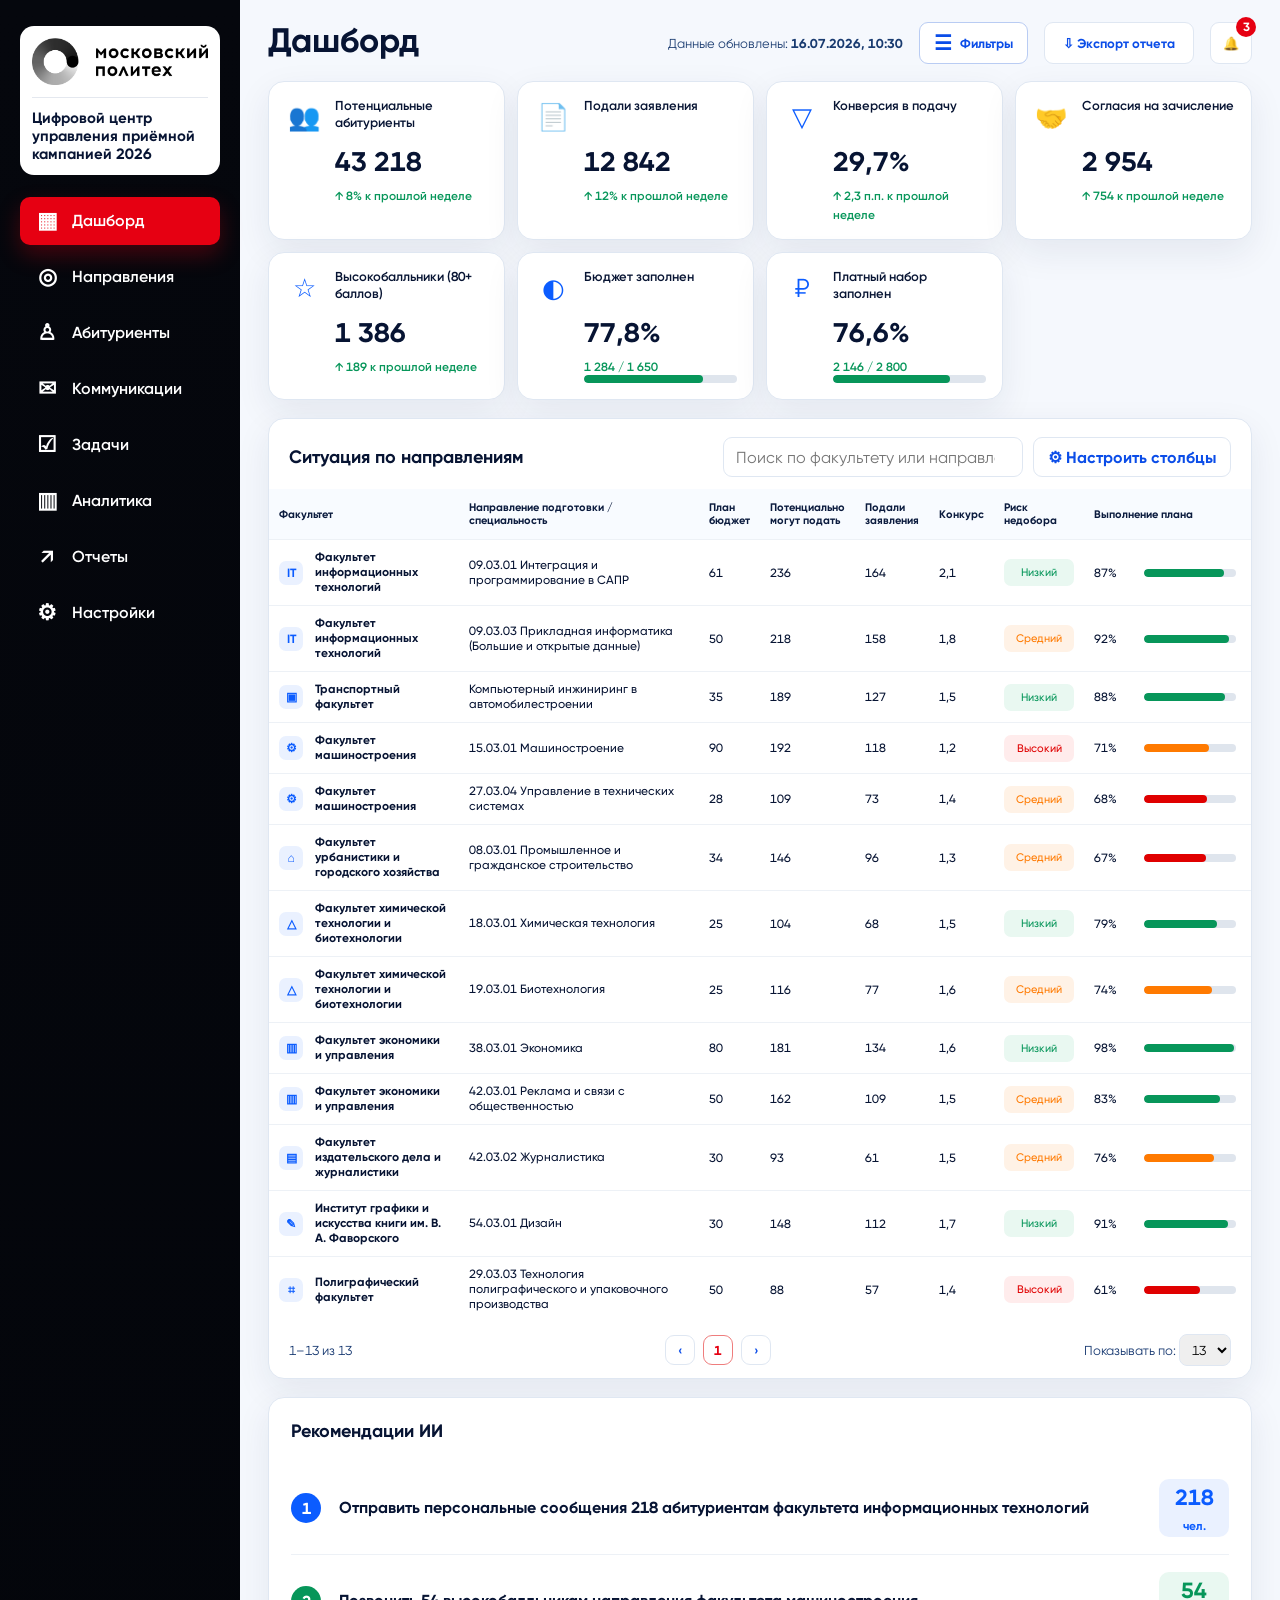
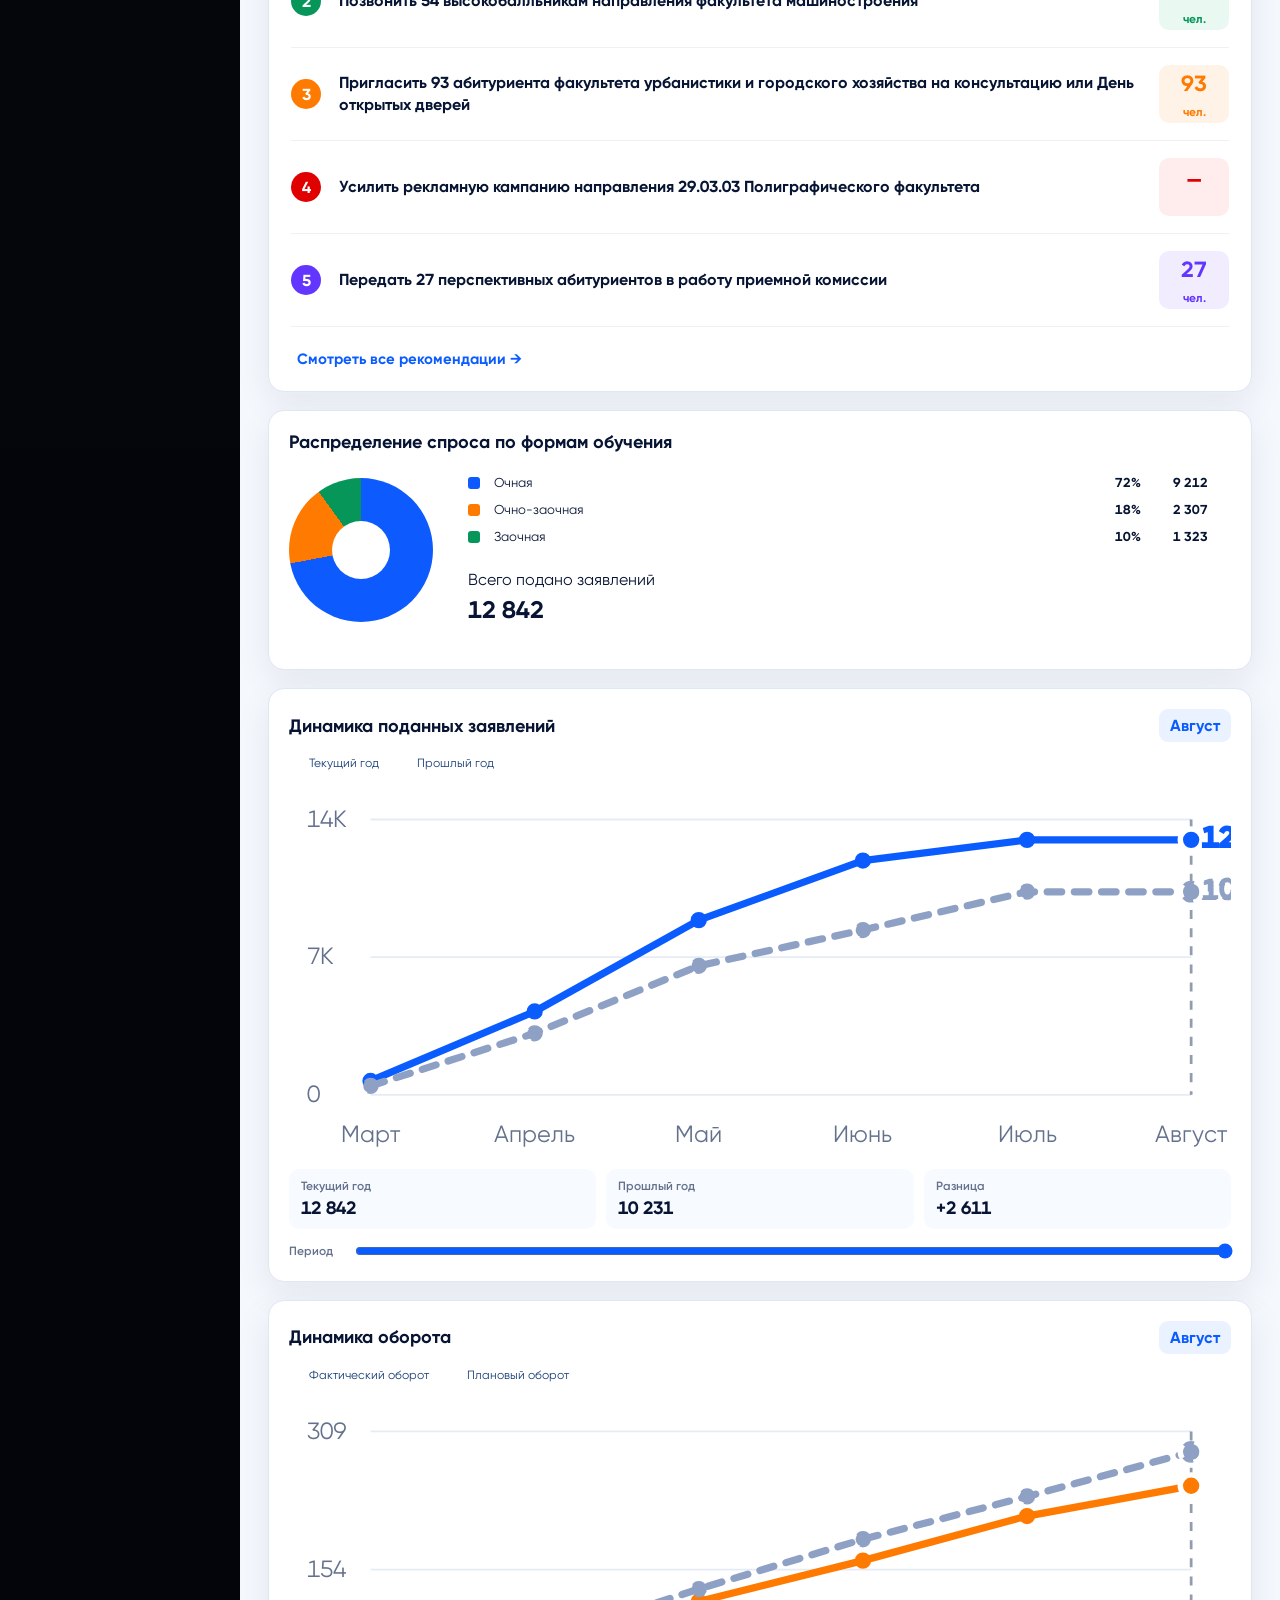
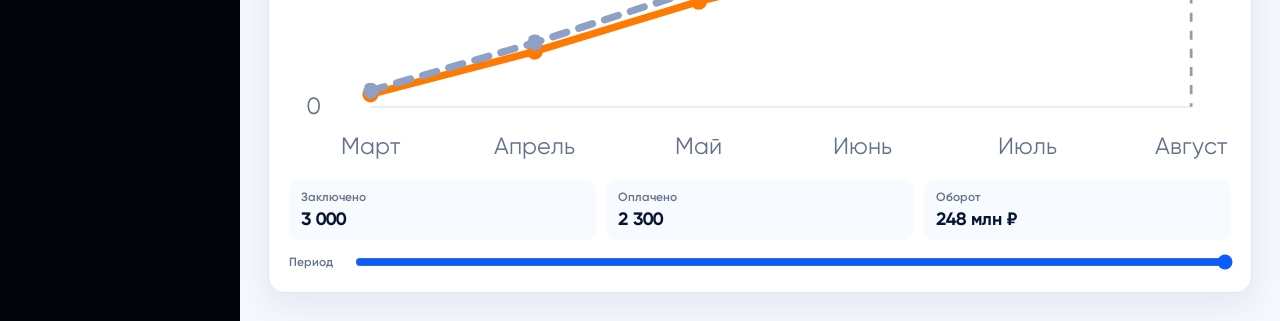
==== commit f400eda9: "Улучшена мобильная компоновка dashboard v1" ====
--- a/outputs/dashboard-v1/index.html
+++ b/outputs/dashboard-v1/index.html
@@ -3,18 +3,20 @@
   <head>
     <meta charset="utf-8" />
     <meta name="viewport" content="width=device-width, initial-scale=1" />
-    <title>Приемная кампания 360</title>
-    <link rel="stylesheet" href="./src/styles.css" />
+    <title>Центр приёмной кампании</title>
+    <link rel="stylesheet" href="./src/styles.css?v=ux3" />
   </head>
   <body>
     <div class="app-shell">
       <aside class="sidebar" aria-label="Навигация">
         <div class="brand">
           <img src="./assets/polytech_logo_main_RGB_RUS.png" alt="Московский Политех" />
-          <span>Центр приёмной кампании</span>
+          <span>Цифровой центр управления приёмной кампанией 2026</span>
         </div>
 
-        <nav class="main-nav" aria-label="Разделы">
+        <button id="toggleNavigation" class="nav-toggle" type="button" aria-expanded="false" aria-controls="mainNavigation"><span aria-hidden="true">☰</span> Разделы</button>
+
+        <nav id="mainNavigation" class="main-nav" aria-label="Разделы">
           <button class="nav-item active" type="button"><span>▦</span>Дашборд</button>
           <button class="nav-item" type="button"><span>◎</span>Направления</button>
           <button class="nav-item" type="button"><span>♙</span>Абитуриенты</button>
@@ -92,6 +94,7 @@
               </div>
             </div>
             <div id="columnPanel" class="column-panel hidden" aria-label="Настройка столбцов"></div>
+            <div class="table-scroll-hint" aria-hidden="true">↔ Проведите по таблице, чтобы посмотреть все столбцы</div>
             <div class="table-wrap">
               <table>
                 <thead>
@@ -173,7 +176,7 @@
       </main>
     </div>
 
-    <script src="./src/data.js"></script>
-    <script src="./src/app.js"></script>
+    <script src="./src/data.js?v=ux3"></script>
+    <script src="./src/app.js?v=ux3"></script>
   </body>
 </html>
--- a/outputs/dashboard-v1/src/styles.css
+++ b/outputs/dashboard-v1/src/styles.css
@@ -110,6 +110,10 @@
   gap: 8px;
 }
 
+.nav-toggle {
+  display: none;
+}
+
 .nav-item {
   display: flex;
   align-items: center;
@@ -317,6 +321,10 @@
   font-weight: 600;
 }
 
+.metric-secondary {
+  display: none;
+}
+
 .mini-progress,
 .progress-track {
   height: 8px;
@@ -392,6 +400,10 @@
 
 .table-wrap {
   overflow-x: auto;
+}
+
+.table-scroll-hint {
+  display: none;
 }
 
 table {
@@ -1058,7 +1070,7 @@
 
   .brand {
     min-height: 50px;
-    grid-template-columns: minmax(130px, 180px) 1fr;
+    grid-template-columns: 145px 1fr;
     align-items: center;
     padding: 10px 12px;
   }
@@ -1071,18 +1083,43 @@
     padding: 0 0 0 12px;
     border-top: 0;
     border-left: 1px solid #e4e8ef;
-    font-size: 14px;
+    font-size: 12px;
+    line-height: 1.25;
+  }
+
+  .nav-toggle {
+    display: flex;
+    align-items: center;
+    justify-content: center;
+    gap: 9px;
+    width: 100%;
+    min-height: 42px;
+    border: 1px solid rgba(255, 255, 255, 0.18);
+    border-radius: 10px;
+    color: #ffffff;
+    background: #0b0f18;
+    font-weight: 700;
+  }
+
+  .nav-toggle span {
+    font-size: 20px;
   }
 
   .main-nav {
-    display: flex;
+    display: none;
     gap: 8px;
-    overflow-x: auto;
+    padding: 6px;
+    border: 1px solid rgba(255, 255, 255, 0.1);
+    border-radius: 12px;
+    background: #070a11;
+  }
+
+  .main-nav.open {
+    display: grid;
   }
 
   .nav-item {
-    flex: 0 0 auto;
-    width: auto;
+    width: 100%;
     min-height: 40px;
     padding: 0 12px;
     gap: 7px;
@@ -1164,6 +1201,35 @@
     font-size: 21px;
   }
 
+  .metric-paid {
+    grid-column: 1 / -1;
+    grid-template-columns: 28px minmax(0, 1fr) auto;
+    align-items: center;
+  }
+
+  .metric-paid .metric-content p {
+    min-height: 0;
+  }
+
+  .metric-paid .metric-secondary {
+    display: grid;
+    gap: 5px;
+    min-width: 105px;
+    padding-left: 14px;
+    border-left: 1px solid var(--line);
+    text-align: right;
+  }
+
+  .metric-paid .metric-secondary span {
+    color: var(--muted);
+    font-size: 10px;
+  }
+
+  .metric-paid .metric-secondary strong {
+    margin: 0;
+    font-size: 20px;
+  }
+
   .section-head,
   .table-tools {
     display: grid;
@@ -1176,11 +1242,34 @@
   }
 
   .table-wrap {
+    position: relative;
     -webkit-overflow-scrolling: touch;
+    scroll-snap-type: x proximity;
+    scrollbar-color: var(--blue) #e3eaf5;
+    scrollbar-width: thin;
+  }
+
+  .table-scroll-hint {
+    display: flex;
+    align-items: center;
+    justify-content: center;
+    margin: 0 14px 10px;
+    padding: 8px 10px;
+    border-radius: 8px;
+    color: #17488f;
+    background: var(--blue-soft);
+    font-size: 11px;
+    font-weight: 700;
+    text-align: center;
   }
 
   table {
     min-width: 900px;
+  }
+
+  th,
+  td {
+    scroll-snap-align: start;
   }
 
   .table-footer {
